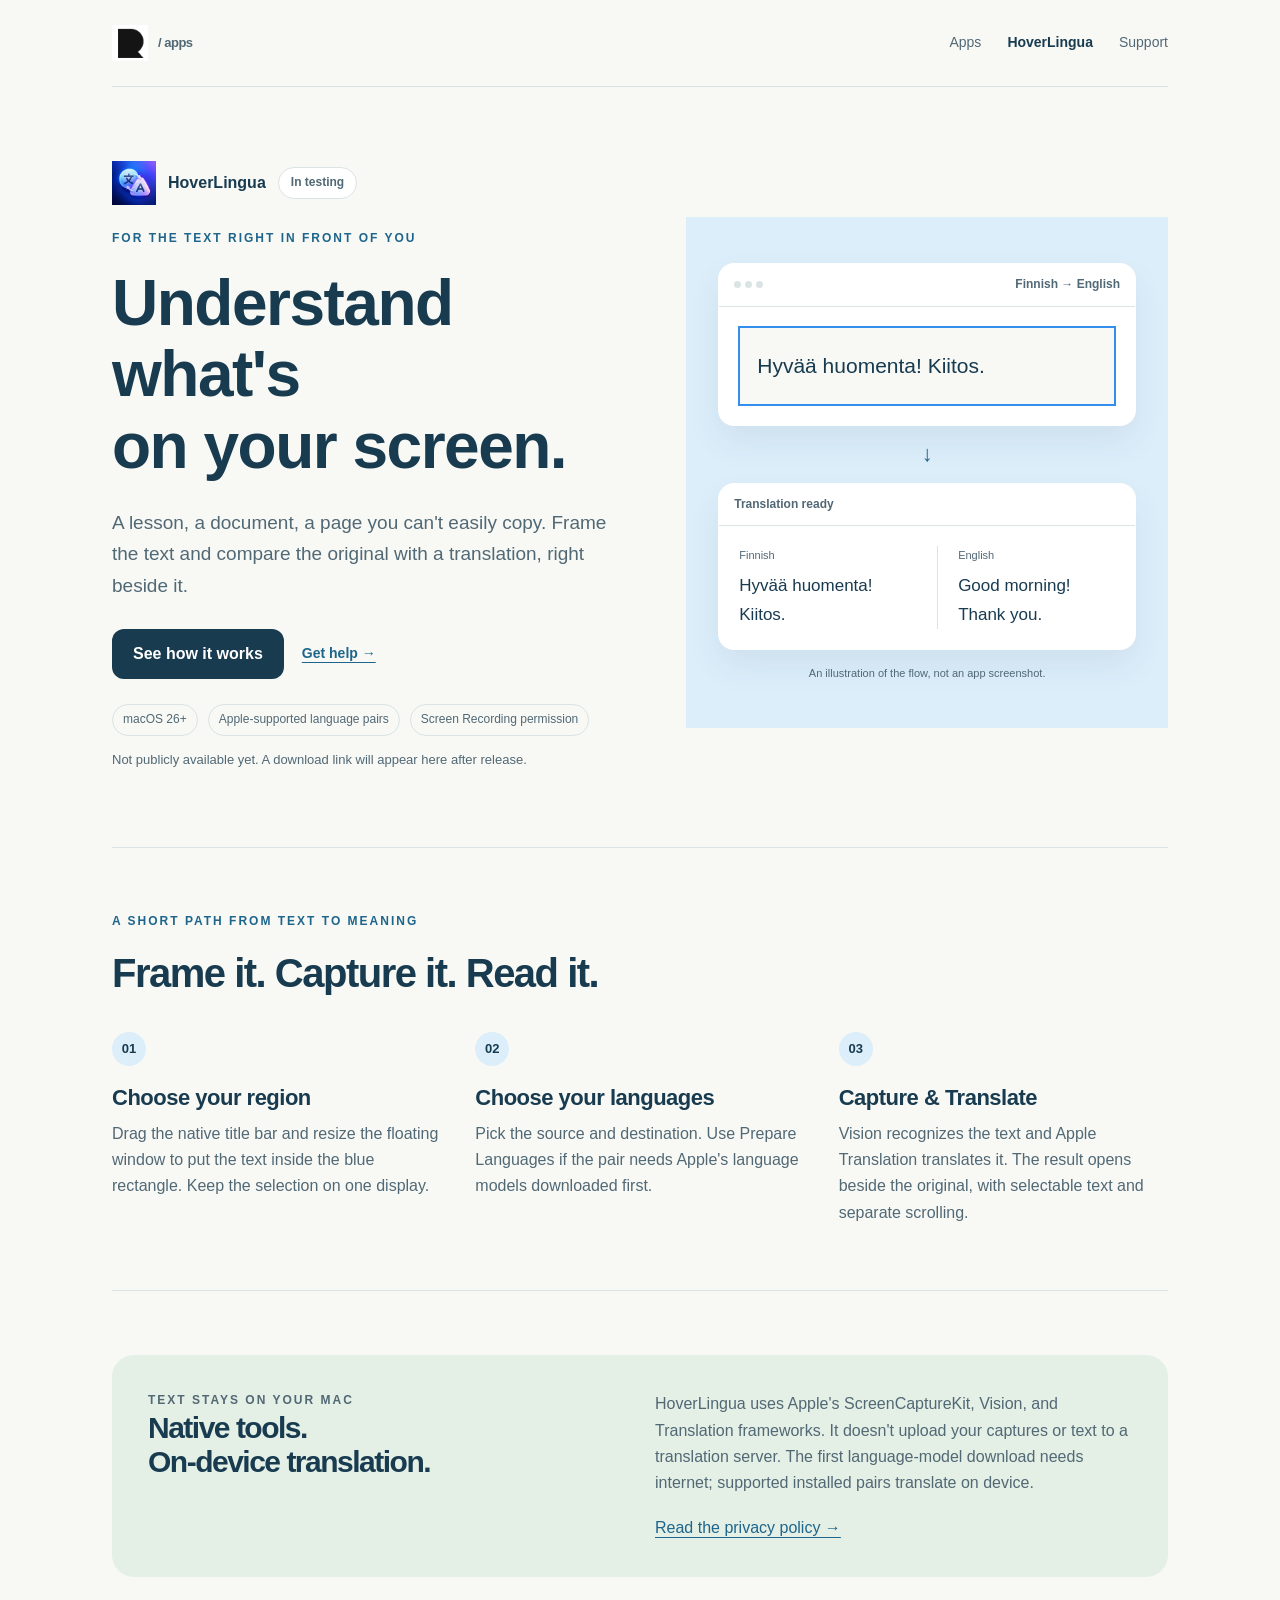
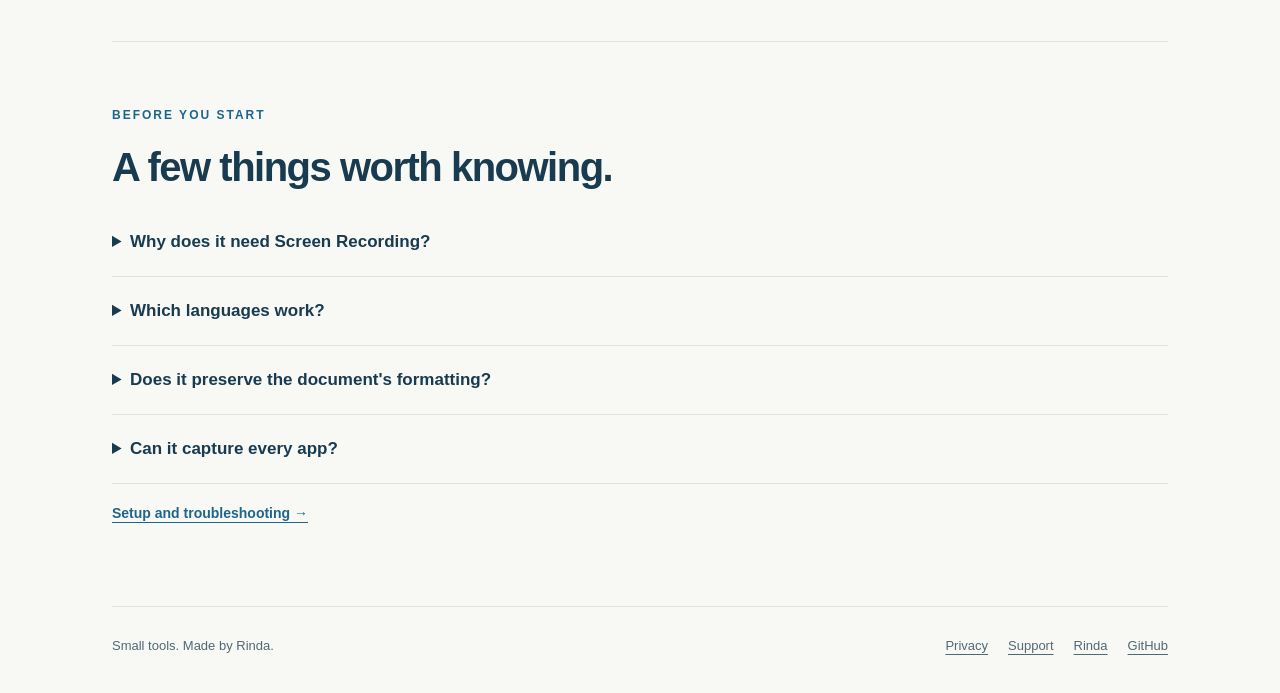
==== hoverlingua/index.html @ 74bb6117 "Init project with 2 apps" ====
<!doctype html>
<html lang="en">
<head>
  <meta charset="utf-8">
  <meta name="viewport" content="width=device-width, initial-scale=1">
  <title>HoverLingua — Translate text on your Mac screen</title>
  <meta name="description" content="Select text on your Mac screen, recognize it with Vision, and translate it with Apple Translation. Compare the original and translation side by side.">
  <meta name="theme-color" content="#183b50">
  <meta property="og:title" content="HoverLingua — Translate text on your Mac screen">
  <meta property="og:description" content="Select text on your Mac screen, recognize it with Vision, and translate it with Apple Translation. Compare the original and translation side by side.">
  <meta property="og:type" content="website">
  <meta property="og:url" content="https://apps.rinda.co/hoverlingua/">
  <link rel="canonical" href="https://apps.rinda.co/hoverlingua/">
  <link rel="icon" type="image/png" href="../assets/rinda-mark.png">
  <link rel="stylesheet" href="../assets/style.css">
</head>
<body>
  <a class="skip" href="#main">Skip to content</a>
  <div class="wrap">
    <header class="nav"><a class="brand" href="../index.html" aria-label="Rinda apps home"><img src="../assets/rinda-mark.png" alt="" width="36" height="36"><span class="small">/ apps</span></a><nav class="nav-links" aria-label="Main"><a href="../index.html">Apps</a><a href="index.html" aria-current="page">HoverLingua</a><a href="support/index.html">Support</a></nav></header>
    <main id="main"><section class="hero hero-grid"><div><div class="hero-brand"><img src="../assets/hoverlingua.png" alt="" width="44" height="44"><span>HoverLingua</span><span class="badge">In testing</span></div><p class="eyebrow">For the text right in front of you</p><h1>Understand what's<br>on your screen.</h1><p class="lead">A lesson, a document, a page you can't easily copy. Frame the text and compare the original with a translation, right beside it.</p><div class="actions"><a class="button" href="#how-it-works">See how it works</a><a class="text-link" href="support/index.html">Get help →</a></div><div class="requirements"><span>macOS 26+</span><span>Apple-supported language pairs</span><span>Screen Recording permission</span></div><p class="small">Not publicly available yet. A download link will appear here after release.</p></div><div class="app-art" role="img" aria-label="Illustration: Finnish text Hyvää huomenta! Kiitos. is captured and translated into Good morning! Thank you."><div class="example-window"><div class="window-head"><span class="dots" aria-hidden="true"><i></i><i></i><i></i></span><span>Finnish → English</span></div><div class="capture-sample">Hyvää huomenta! Kiitos.</div></div><div class="flow-arrow" aria-hidden="true">↓</div><div class="example-window"><div class="window-head">Translation ready</div><div class="translation-sample"><div><small>Finnish</small><p>Hyvää huomenta!<br>Kiitos.</p></div><div><small>English</small><p>Good morning!<br>Thank you.</p></div></div></div><p class="caption">An illustration of the flow, not an app screenshot.</p></div></section><section class="section" id="how-it-works"><p class="eyebrow">A short path from text to meaning</p><h2>Frame it. Capture it. Read it.</h2><div class="steps"><div><span class="step-number">01</span><h3>Choose your region</h3><p>Drag the native title bar and resize the floating window to put the text inside the blue rectangle. Keep the selection on one display.</p></div><div><span class="step-number">02</span><h3>Choose your languages</h3><p>Pick the source and destination. Use Prepare Languages if the pair needs Apple's language models downloaded first.</p></div><div><span class="step-number">03</span><h3>Capture &amp; Translate</h3><p>Vision recognizes the text and Apple Translation translates it. The result opens beside the original, with selectable text and separate scrolling.</p></div></div></section><section class="section"><div class="note-box"><div><p class="eyebrow">Text stays on your Mac</p><h2>Native tools.<br>On-device translation.</h2></div><div><p>HoverLingua uses Apple's ScreenCaptureKit, Vision, and Translation frameworks. It doesn't upload your captures or text to a translation server. The first language-model download needs internet; supported installed pairs translate on device.</p><p style="margin-top:18px"><a href="privacy/index.html">Read the privacy policy →</a></p></div></div></section><section class="section"><p class="eyebrow">Before you start</p><h2>A few things worth knowing.</h2><details><summary>Why does it need Screen Recording?</summary><p>HoverLingua needs access to capture the region you select in other apps. It captures when you click Capture &amp; Translate, rather than continuously recording. Audio capture is disabled. You can revoke access in System Settings.</p></details><details><summary>Which languages work?</summary><p>Availability depends on the languages supported by Vision and Apple Translation on your Mac. Finnish → English is the default pair. A language appearing in a menu doesn't guarantee that OCR and translation both support it; the app explains unsupported pairs.</p></details><details><summary>Does it preserve the document's formatting?</summary><p>It groups recognized text into rows and simple columns, but doesn't reproduce document fonts, colors, or complex layouts. Blurred text, handwriting, and skewed pages can reduce accuracy. Check the original when the meaning matters.</p></details><details><summary>Can it capture every app?</summary><p>Protected content and secure system surfaces may be unavailable. Each capture covers a region on one display. There is no automatic translation while dragging.</p></details><p><a class="text-link" href="support/index.html">Setup and troubleshooting →</a></p></section></main>
    <footer class="footer"><span>Small tools. Made by Rinda.</span><nav class="footer-links" aria-label="Footer"><a href="privacy/index.html">Privacy</a><a href="support/index.html">Support</a><a href="https://rinda.co/">Rinda</a><a href="https://github.com/Rin-Da/apps">GitHub</a></nav></footer>
  </div>
</body>
</html>
---- assets/style.css ----
:root{color-scheme:light;--paper:#f8f9f5;--surface:#fff;--ink:#183b50;--muted:#516875;--line:#dbe4e4;--blue:#dceefa;--green:#e4efe5;--accent:#1e658b;--radius:22px;font-family:-apple-system,BlinkMacSystemFont,"Segoe UI",sans-serif;line-height:1.65;color:var(--ink);background:var(--paper)}
*{box-sizing:border-box}body{margin:0}a{color:var(--accent);text-underline-offset:4px}a:hover{text-decoration-thickness:2px}a:focus-visible,summary:focus-visible{outline:3px solid var(--accent);outline-offset:5px}img{max-width:100%;height:auto}.wrap{display:grid;grid-template-rows:auto 1fr auto;width:100%;max-width:1120px;min-height:100vh;min-height:100dvh;margin:auto;padding:0 32px}.skip{position:absolute;left:16px;top:-100px;background:var(--surface);padding:12px;z-index:3}.skip:focus{top:12px}.nav{display:flex;flex-wrap:wrap;align-items:center;justify-content:space-between;gap:24px;padding-top:25px;padding-bottom:25px;border-bottom:1px solid var(--line)}.brand{display:flex;flex-shrink:0;align-items:center;gap:10px;white-space:nowrap;text-decoration:none;color:var(--ink);font-weight:750;font-size:21px;letter-spacing:-.5px}.brand img{width:36px;height:36px}.nav-links{display:flex;flex-shrink:0;gap:26px;align-items:center}.nav-links a{font-size:14px;text-decoration:none;color:var(--muted)}.nav-links a[aria-current=page]{color:var(--ink);font-weight:700}.eyebrow{text-transform:uppercase;font-size:12px;letter-spacing:2px;font-weight:750;color:var(--accent);margin:0 0 19px}h1,h2,h3{line-height:1.12;letter-spacing:-1.5px;font-weight:650}h1{font-size:clamp(42px,6vw,76px);margin:0 0 24px;max-width:820px}h2{font-size:clamp(28px,3.2vw,40px);margin:0 0 18px}h3{font-size:22px;letter-spacing:-.5px;margin:0 0 10px}.lead{font-size:19px;color:var(--muted);max-width:590px;margin:0 0 28px}.hero{padding:74px 0 64px}.hero-grid{display:grid;grid-template-columns:1.08fr 1fr;align-items:center;gap:54px}.hero-grid h1{font-size:clamp(42px,5vw,64px)}.badge{display:inline-flex;font-size:12px;font-weight:700;border:1px solid var(--line);border-radius:100px;padding:5px 12px;background:var(--surface);color:var(--muted)}.actions{display:flex;align-items:center;flex-wrap:wrap;gap:18px}.button{display:inline-block;border-radius:12px;padding:12px 21px;text-decoration:none;color:#fff;background:var(--ink);font-weight:650}.button:hover{background:var(--accent);text-decoration:none}.text-link{font-size:14px;font-weight:650}.small{font-size:13px;color:var(--muted)}.app-icon{width:70px;height:70px;border-radius:15px}.app-art{background:var(--blue);padding:46px 32px;display:flex;flex-direction:column;justify-content:center}.example-window{border:1px solid #ffffffb0;background:var(--surface);border-radius:16px;box-shadow:0 16px 34px #183b5012;overflow:hidden}.window-head{padding:11px 15px;border-bottom:1px solid var(--line);font-size:12px;font-weight:650;color:var(--muted);display:flex;justify-content:space-between;align-items:center;gap:8px}.dots{display:inline-flex;gap:4px}.dots i{display:block;width:7px;height:7px;border-radius:50%;background:var(--line)}.capture-sample{border:2px solid #338eee;margin:19px;padding:21px 17px;font-size:21px;color:var(--ink);background:var(--paper)}.translation-sample{display:grid;grid-template-columns:1fr 1fr;padding:20px;gap:20px;font-size:17px}.translation-sample>div+div{border-left:1px solid var(--line);padding-left:20px}.translation-sample small{display:block;color:var(--muted);font-size:11px;margin-bottom:8px}.translation-sample p{margin:0}.flow-arrow{text-align:center;font-size:22px;color:var(--accent);padding:10px}.caption{text-align:center;font-size:11px;color:var(--muted);margin:14px 0 0}.section{padding:64px 0;border-top:1px solid var(--line)}.steps{display:grid;grid-template-columns:repeat(3,1fr);gap:34px;margin-top:36px}.step-number{display:flex;align-items:center;justify-content:center;width:34px;height:34px;background:var(--blue);border-radius:50%;font-size:13px;font-weight:700;margin-bottom:20px}.steps p{color:var(--muted);margin:0}.note-box{background:var(--green);border-radius:var(--radius);padding:36px;display:grid;grid-template-columns:1fr 1fr;gap:30px}.note-box p{margin:0;color:var(--muted)}.note-box h2{font-size:30px}.requirements{display:flex;flex-wrap:wrap;gap:10px;margin-top:25px}.requirements span{font-size:12px;color:var(--muted);border:1px solid var(--line);border-radius:100px;padding:5px 10px}.footer{display:flex;justify-content:space-between;gap:20px;padding:28px 0 36px;color:var(--muted);font-size:13px;border-top:1px solid var(--line)}.footer-links{display:flex;flex-wrap:wrap;gap:20px}.footer-links a{color:var(--muted)}.document{max-width:780px;margin:auto;padding:60px 0 72px}.document h1{font-size:clamp(36px,5vw,55px)}.document h2{font-size:25px;margin-top:36px;letter-spacing:-.7px}.document p,.document li{color:var(--muted)}.document ul,.document ol{padding-left:24px}.document li{padding:4px 0}.document .intro{font-size:18px}.document .callout{padding:22px;border-left:3px solid var(--accent);background:var(--blue);border-radius:0 12px 12px 0}.contact{background:var(--surface);border:1px solid var(--line);border-radius:16px;padding:25px;margin-top:28px}.contact p{margin:6px 0}.contact a{overflow-wrap:anywhere}details{padding:20px 0;border-bottom:1px solid var(--line)}summary{cursor:pointer;font-weight:650;font-size:17px}details p{margin-bottom:0}code{font-size:.9em;background:var(--blue);border-radius:4px;padding:2px 5px}.status{margin-bottom:20px}.hero-brand{display:flex;align-items:center;gap:12px;margin-bottom:24px}.hero-brand img{width:44px;height:44px}.hero-brand span{font-weight:700}
@media(max-width:800px){.hero-grid,.note-box{grid-template-columns:1fr}.hero-grid{gap:38px}.hero{padding:48px 0}.steps{grid-template-columns:1fr;gap:28px}.step-number{margin-bottom:12px}.app-art{padding:32px}.section{padding:42px 0}.document{padding:42px 0}.hero-grid h1{max-width:640px}.footer{flex-direction:column}.note-box{padding:27px}}
@media(max-width:480px){.wrap{padding:0 20px}.nav{gap:14px}.nav-links{gap:14px}.nav-links a{font-size:12px}.brand{font-size:18px}.brand img{width:28px;height:28px}.translation-sample{gap:12px;padding:16px;font-size:15px}.translation-sample>div+div{padding-left:12px}.app-art{padding:24px 18px}.capture-sample{font-size:19px;margin:16px;padding:16px}.lead{font-size:17px}}
@media(prefers-color-scheme:dark){:root{color-scheme:dark;--paper:#13232c;--surface:#1b303c;--ink:#edf4f2;--muted:#b4c6cf;--line:#34505d;--blue:#1a3b52;--green:#243e35;--accent:#91ccee}.button{color:#13232c}.button:hover{background:var(--accent)}.example-window{border-color:var(--line);box-shadow:0 16px 34px #0002}}

/* Compact app directory; detailed content stays on the product pages. */
.directory-intro { padding: 58px 0 40px; }
.directory-intro h1 { font-size: clamp(40px, 5.5vw, 64px); margin-bottom: 18px; }
.directory-intro .lead { font-size: 18px; max-width: 600px; margin: 0; }
.catalog { padding-bottom: 48px; }
.catalog-heading { display: flex; align-items: center; justify-content: space-between; gap: 20px; margin-bottom: 20px; }
.catalog-heading h2 { font-size: 22px; letter-spacing: -.5px; margin: 0; }
.catalog-grid { display: grid; grid-template-columns: repeat(2, minmax(0, 1fr)); gap: 24px; padding: 0; margin: 0; list-style: none; }
.catalog-card { display: flex; flex-direction: column; gap: 22px; min-width: 0; padding: 30px; background: var(--surface); border: 1px solid var(--line); border-radius: var(--radius); }
.catalog-icon-row { display: flex; align-items: center; justify-content: space-between; gap: 16px; }
.catalog-category { font-size: 12px; font-weight: 650; color: var(--accent); margin: 0 0 8px; }
.catalog-card h3 { font-size: 29px; margin: 0; overflow-wrap: anywhere; }
.catalog-description { color: var(--muted); margin: 0; flex: 1; }
.platforms { display: flex; flex-wrap: wrap; gap: 8px; list-style: none; padding: 0; margin: 0; }
.platforms li { font-size: 12px; color: var(--muted); background: var(--paper); border: 1px solid var(--line); padding: 4px 10px; border-radius: 7px; }
.catalog-card-footer { display: flex; align-items: center; justify-content: space-between; flex-wrap: wrap; gap: 10px; border-top: 1px solid var(--line); padding-top: 20px; }
.directory-contact { display: flex; justify-content: space-between; align-items: center; gap: 24px; padding: 30px 0 40px; border-top: 1px solid var(--line); }
.directory-contact h2 { font-size: 22px; letter-spacing: -.5px; margin-bottom: 8px; }
.directory-contact p { color: var(--muted); margin: 0; }
.directory-contact > a { flex-shrink: 0; }
@media (max-width: 600px) {
  .catalog-grid { grid-template-columns: 1fr; }
  .catalog-card { padding: 25px; }
  .directory-intro { padding: 38px 0 32px; }
  .directory-contact { align-items: flex-start; flex-direction: column; gap: 16px; }
}
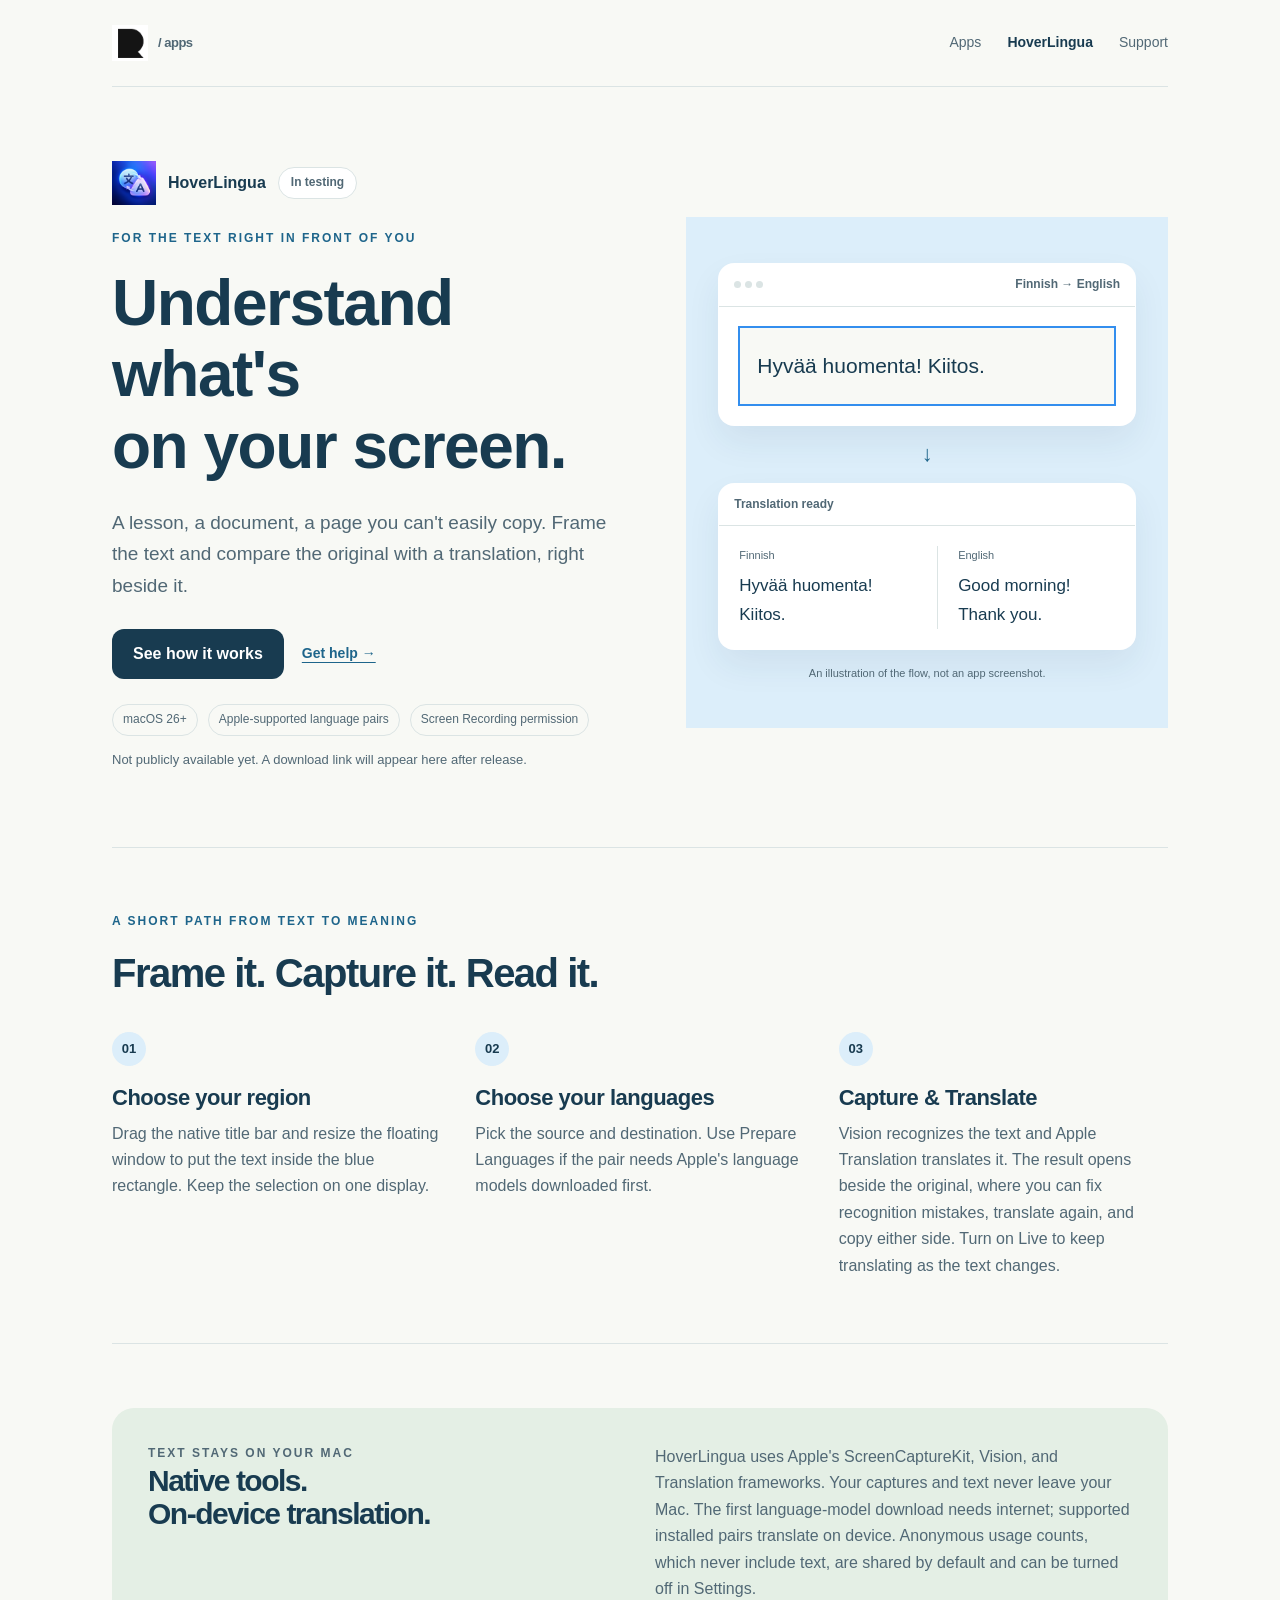
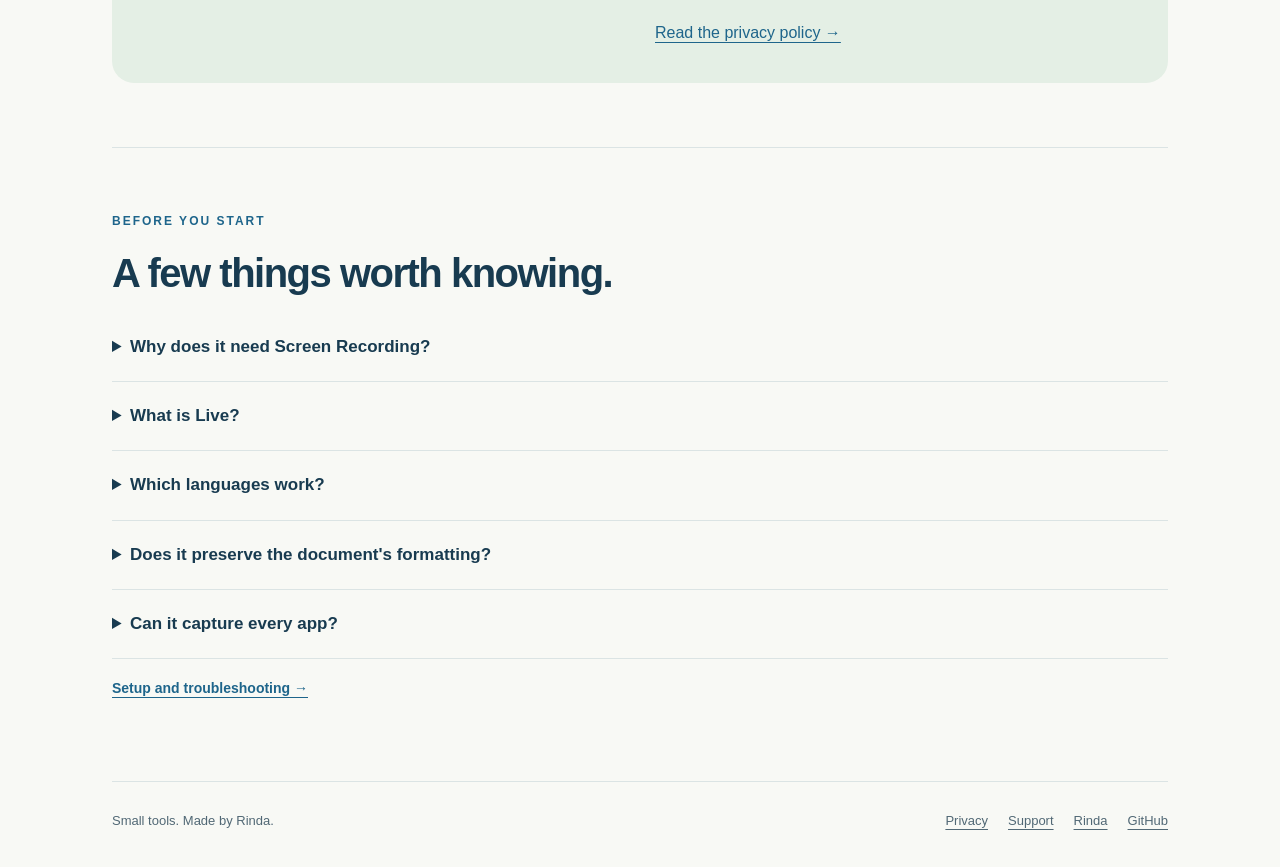
==== commit 5b25349a: "Align HoverLingua pages with app: analytics, Live, editing Co-Authored-By: Claude Opus 5.5 <noreply@" ====
--- a/hoverlingua/index.html
+++ b/hoverlingua/index.html
@@ -18,7 +18,7 @@
   <a class="skip" href="#main">Skip to content</a>
   <div class="wrap">
     <header class="nav"><a class="brand" href="../index.html" aria-label="Rinda apps home"><img src="../assets/rinda-mark.png" alt="" width="36" height="36"><span class="small">/ apps</span></a><nav class="nav-links" aria-label="Main"><a href="../index.html">Apps</a><a href="index.html" aria-current="page">HoverLingua</a><a href="support/index.html">Support</a></nav></header>
-    <main id="main"><section class="hero hero-grid"><div><div class="hero-brand"><img src="../assets/hoverlingua.png" alt="" width="44" height="44"><span>HoverLingua</span><span class="badge">In testing</span></div><p class="eyebrow">For the text right in front of you</p><h1>Understand what's<br>on your screen.</h1><p class="lead">A lesson, a document, a page you can't easily copy. Frame the text and compare the original with a translation, right beside it.</p><div class="actions"><a class="button" href="#how-it-works">See how it works</a><a class="text-link" href="support/index.html">Get help →</a></div><div class="requirements"><span>macOS 26+</span><span>Apple-supported language pairs</span><span>Screen Recording permission</span></div><p class="small">Not publicly available yet. A download link will appear here after release.</p></div><div class="app-art" role="img" aria-label="Illustration: Finnish text Hyvää huomenta! Kiitos. is captured and translated into Good morning! Thank you."><div class="example-window"><div class="window-head"><span class="dots" aria-hidden="true"><i></i><i></i><i></i></span><span>Finnish → English</span></div><div class="capture-sample">Hyvää huomenta! Kiitos.</div></div><div class="flow-arrow" aria-hidden="true">↓</div><div class="example-window"><div class="window-head">Translation ready</div><div class="translation-sample"><div><small>Finnish</small><p>Hyvää huomenta!<br>Kiitos.</p></div><div><small>English</small><p>Good morning!<br>Thank you.</p></div></div></div><p class="caption">An illustration of the flow, not an app screenshot.</p></div></section><section class="section" id="how-it-works"><p class="eyebrow">A short path from text to meaning</p><h2>Frame it. Capture it. Read it.</h2><div class="steps"><div><span class="step-number">01</span><h3>Choose your region</h3><p>Drag the native title bar and resize the floating window to put the text inside the blue rectangle. Keep the selection on one display.</p></div><div><span class="step-number">02</span><h3>Choose your languages</h3><p>Pick the source and destination. Use Prepare Languages if the pair needs Apple's language models downloaded first.</p></div><div><span class="step-number">03</span><h3>Capture &amp; Translate</h3><p>Vision recognizes the text and Apple Translation translates it. The result opens beside the original, with selectable text and separate scrolling.</p></div></div></section><section class="section"><div class="note-box"><div><p class="eyebrow">Text stays on your Mac</p><h2>Native tools.<br>On-device translation.</h2></div><div><p>HoverLingua uses Apple's ScreenCaptureKit, Vision, and Translation frameworks. It doesn't upload your captures or text to a translation server. The first language-model download needs internet; supported installed pairs translate on device.</p><p style="margin-top:18px"><a href="privacy/index.html">Read the privacy policy →</a></p></div></div></section><section class="section"><p class="eyebrow">Before you start</p><h2>A few things worth knowing.</h2><details><summary>Why does it need Screen Recording?</summary><p>HoverLingua needs access to capture the region you select in other apps. It captures when you click Capture &amp; Translate, rather than continuously recording. Audio capture is disabled. You can revoke access in System Settings.</p></details><details><summary>Which languages work?</summary><p>Availability depends on the languages supported by Vision and Apple Translation on your Mac. Finnish → English is the default pair. A language appearing in a menu doesn't guarantee that OCR and translation both support it; the app explains unsupported pairs.</p></details><details><summary>Does it preserve the document's formatting?</summary><p>It groups recognized text into rows and simple columns, but doesn't reproduce document fonts, colors, or complex layouts. Blurred text, handwriting, and skewed pages can reduce accuracy. Check the original when the meaning matters.</p></details><details><summary>Can it capture every app?</summary><p>Protected content and secure system surfaces may be unavailable. Each capture covers a region on one display. There is no automatic translation while dragging.</p></details><p><a class="text-link" href="support/index.html">Setup and troubleshooting →</a></p></section></main>
+    <main id="main"><section class="hero hero-grid"><div><div class="hero-brand"><img src="../assets/hoverlingua.png" alt="" width="44" height="44"><span>HoverLingua</span><span class="badge">In testing</span></div><p class="eyebrow">For the text right in front of you</p><h1>Understand what's<br>on your screen.</h1><p class="lead">A lesson, a document, a page you can't easily copy. Frame the text and compare the original with a translation, right beside it.</p><div class="actions"><a class="button" href="#how-it-works">See how it works</a><a class="text-link" href="support/index.html">Get help →</a></div><div class="requirements"><span>macOS 26+</span><span>Apple-supported language pairs</span><span>Screen Recording permission</span></div><p class="small">Not publicly available yet. A download link will appear here after release.</p></div><div class="app-art" role="img" aria-label="Illustration: Finnish text Hyvää huomenta! Kiitos. is captured and translated into Good morning! Thank you."><div class="example-window"><div class="window-head"><span class="dots" aria-hidden="true"><i></i><i></i><i></i></span><span>Finnish → English</span></div><div class="capture-sample">Hyvää huomenta! Kiitos.</div></div><div class="flow-arrow" aria-hidden="true">↓</div><div class="example-window"><div class="window-head">Translation ready</div><div class="translation-sample"><div><small>Finnish</small><p>Hyvää huomenta!<br>Kiitos.</p></div><div><small>English</small><p>Good morning!<br>Thank you.</p></div></div></div><p class="caption">An illustration of the flow, not an app screenshot.</p></div></section><section class="section" id="how-it-works"><p class="eyebrow">A short path from text to meaning</p><h2>Frame it. Capture it. Read it.</h2><div class="steps"><div><span class="step-number">01</span><h3>Choose your region</h3><p>Drag the native title bar and resize the floating window to put the text inside the blue rectangle. Keep the selection on one display.</p></div><div><span class="step-number">02</span><h3>Choose your languages</h3><p>Pick the source and destination. Use Prepare Languages if the pair needs Apple's language models downloaded first.</p></div><div><span class="step-number">03</span><h3>Capture &amp; Translate</h3><p>Vision recognizes the text and Apple Translation translates it. The result opens beside the original, where you can fix recognition mistakes, translate again, and copy either side. Turn on Live to keep translating as the text changes.</p></div></div></section><section class="section"><div class="note-box"><div><p class="eyebrow">Text stays on your Mac</p><h2>Native tools.<br>On-device translation.</h2></div><div><p>HoverLingua uses Apple's ScreenCaptureKit, Vision, and Translation frameworks. Your captures and text never leave your Mac. The first language-model download needs internet; supported installed pairs translate on device. Anonymous usage counts, which never include text, are shared by default and can be turned off in Settings.</p><p style="margin-top:18px"><a href="privacy/index.html">Read the privacy policy →</a></p></div></div></section><section class="section"><p class="eyebrow">Before you start</p><h2>A few things worth knowing.</h2><details><summary>Why does it need Screen Recording?</summary><p>HoverLingua needs access to capture the region you select in other apps. It captures once when you click Capture &amp; Translate. With Live turned on, it re-reads only that region every few seconds (you choose 1–5 seconds in Settings) until you turn Live off. It never captures the rest of your screen, and audio capture is disabled. You can revoke access in System Settings.</p></details><details><summary>What is Live?</summary><p>Live is for text that keeps changing, such as subtitles or slides. Turn on the Live checkbox and HoverLingua re-reads the rectangle on your chosen interval, translating only when the text changes. If the rectangle is empty for a moment, the last translation stays on screen. Shorter intervals react faster but use more energy.</p></details><details><summary>Which languages work?</summary><p>Availability depends on the languages supported by Vision and Apple Translation on your Mac. Finnish → English is the default pair. A language appearing in a menu doesn't guarantee that OCR and translation both support it; the app explains unsupported pairs.</p></details><details><summary>Does it preserve the document's formatting?</summary><p>It groups recognized text into rows and simple columns, but doesn't reproduce document fonts, colors, or complex layouts. Blurred text, handwriting, and skewed pages can reduce accuracy. Check the original when the meaning matters.</p></details><details><summary>Can it capture every app?</summary><p>Protected content and secure system surfaces may be unavailable. Each capture covers a region on one display. Live picks up a moved or resized rectangle on its next check.</p></details><p><a class="text-link" href="support/index.html">Setup and troubleshooting →</a></p></section></main>
     <footer class="footer"><span>Small tools. Made by Rinda.</span><nav class="footer-links" aria-label="Footer"><a href="privacy/index.html">Privacy</a><a href="support/index.html">Support</a><a href="https://rinda.co/">Rinda</a><a href="https://github.com/Rin-Da/apps">GitHub</a></nav></footer>
   </div>
 </body>
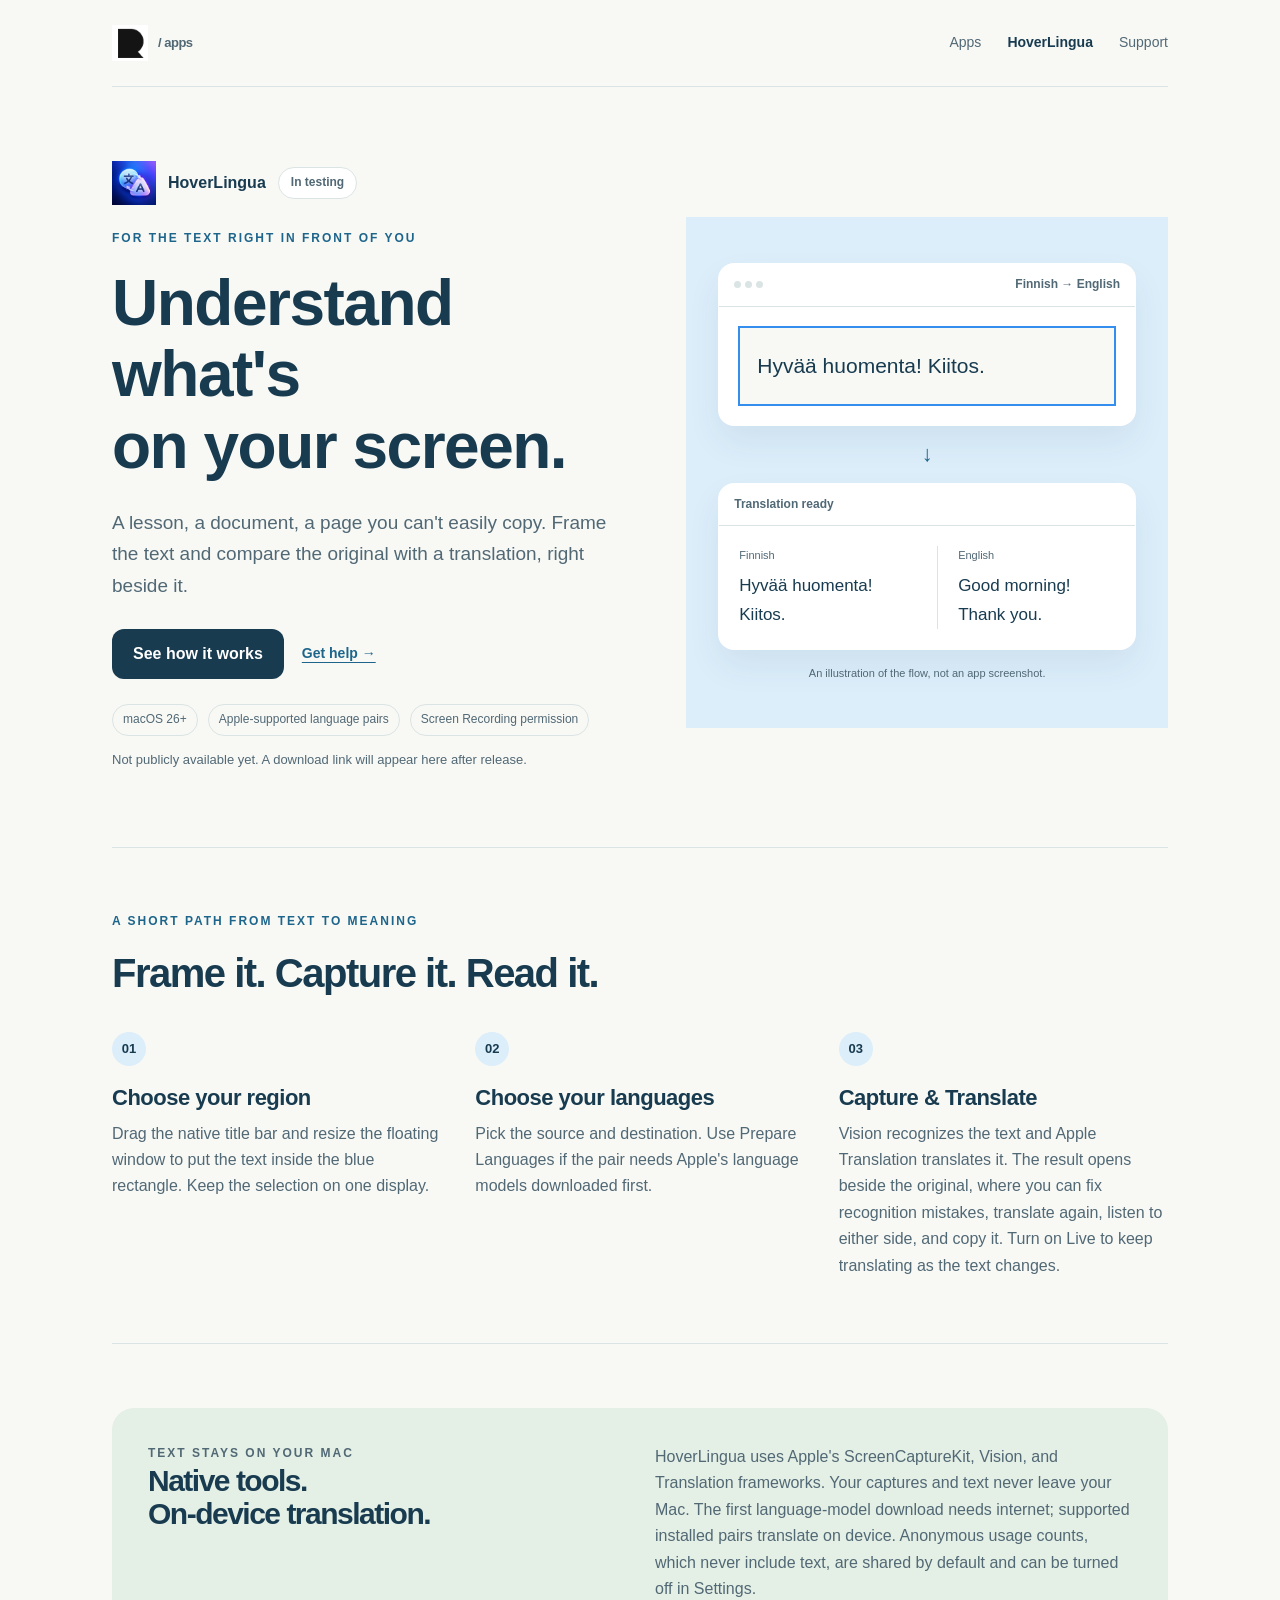
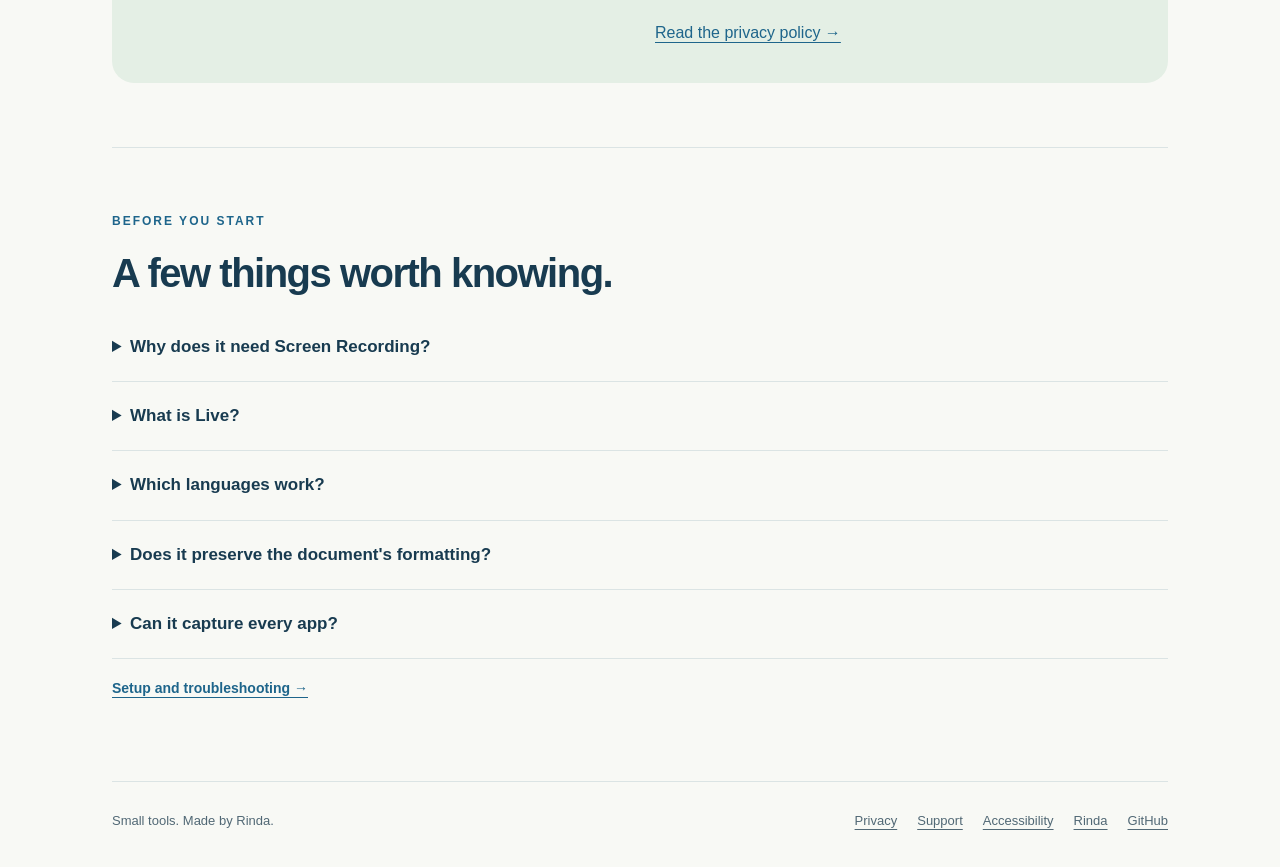
==== commit 19225814: "Add HoverLingua accessibility page; document Listen and speech settings Co-Authored-By: Claude Opus " ====
--- a/hoverlingua/index.html
+++ b/hoverlingua/index.html
@@ -18,8 +18,8 @@
   <a class="skip" href="#main">Skip to content</a>
   <div class="wrap">
     <header class="nav"><a class="brand" href="../index.html" aria-label="Rinda apps home"><img src="../assets/rinda-mark.png" alt="" width="36" height="36"><span class="small">/ apps</span></a><nav class="nav-links" aria-label="Main"><a href="../index.html">Apps</a><a href="index.html" aria-current="page">HoverLingua</a><a href="support/index.html">Support</a></nav></header>
-    <main id="main"><section class="hero hero-grid"><div><div class="hero-brand"><img src="../assets/hoverlingua.png" alt="" width="44" height="44"><span>HoverLingua</span><span class="badge">In testing</span></div><p class="eyebrow">For the text right in front of you</p><h1>Understand what's<br>on your screen.</h1><p class="lead">A lesson, a document, a page you can't easily copy. Frame the text and compare the original with a translation, right beside it.</p><div class="actions"><a class="button" href="#how-it-works">See how it works</a><a class="text-link" href="support/index.html">Get help →</a></div><div class="requirements"><span>macOS 26+</span><span>Apple-supported language pairs</span><span>Screen Recording permission</span></div><p class="small">Not publicly available yet. A download link will appear here after release.</p></div><div class="app-art" role="img" aria-label="Illustration: Finnish text Hyvää huomenta! Kiitos. is captured and translated into Good morning! Thank you."><div class="example-window"><div class="window-head"><span class="dots" aria-hidden="true"><i></i><i></i><i></i></span><span>Finnish → English</span></div><div class="capture-sample">Hyvää huomenta! Kiitos.</div></div><div class="flow-arrow" aria-hidden="true">↓</div><div class="example-window"><div class="window-head">Translation ready</div><div class="translation-sample"><div><small>Finnish</small><p>Hyvää huomenta!<br>Kiitos.</p></div><div><small>English</small><p>Good morning!<br>Thank you.</p></div></div></div><p class="caption">An illustration of the flow, not an app screenshot.</p></div></section><section class="section" id="how-it-works"><p class="eyebrow">A short path from text to meaning</p><h2>Frame it. Capture it. Read it.</h2><div class="steps"><div><span class="step-number">01</span><h3>Choose your region</h3><p>Drag the native title bar and resize the floating window to put the text inside the blue rectangle. Keep the selection on one display.</p></div><div><span class="step-number">02</span><h3>Choose your languages</h3><p>Pick the source and destination. Use Prepare Languages if the pair needs Apple's language models downloaded first.</p></div><div><span class="step-number">03</span><h3>Capture &amp; Translate</h3><p>Vision recognizes the text and Apple Translation translates it. The result opens beside the original, where you can fix recognition mistakes, translate again, and copy either side. Turn on Live to keep translating as the text changes.</p></div></div></section><section class="section"><div class="note-box"><div><p class="eyebrow">Text stays on your Mac</p><h2>Native tools.<br>On-device translation.</h2></div><div><p>HoverLingua uses Apple's ScreenCaptureKit, Vision, and Translation frameworks. Your captures and text never leave your Mac. The first language-model download needs internet; supported installed pairs translate on device. Anonymous usage counts, which never include text, are shared by default and can be turned off in Settings.</p><p style="margin-top:18px"><a href="privacy/index.html">Read the privacy policy →</a></p></div></div></section><section class="section"><p class="eyebrow">Before you start</p><h2>A few things worth knowing.</h2><details><summary>Why does it need Screen Recording?</summary><p>HoverLingua needs access to capture the region you select in other apps. It captures once when you click Capture &amp; Translate. With Live turned on, it re-reads only that region every few seconds (you choose 1–5 seconds in Settings) until you turn Live off. It never captures the rest of your screen, and audio capture is disabled. You can revoke access in System Settings.</p></details><details><summary>What is Live?</summary><p>Live is for text that keeps changing, such as subtitles or slides. Turn on the Live checkbox and HoverLingua re-reads the rectangle on your chosen interval, translating only when the text changes. If the rectangle is empty for a moment, the last translation stays on screen. Shorter intervals react faster but use more energy.</p></details><details><summary>Which languages work?</summary><p>Availability depends on the languages supported by Vision and Apple Translation on your Mac. Finnish → English is the default pair. A language appearing in a menu doesn't guarantee that OCR and translation both support it; the app explains unsupported pairs.</p></details><details><summary>Does it preserve the document's formatting?</summary><p>It groups recognized text into rows and simple columns, but doesn't reproduce document fonts, colors, or complex layouts. Blurred text, handwriting, and skewed pages can reduce accuracy. Check the original when the meaning matters.</p></details><details><summary>Can it capture every app?</summary><p>Protected content and secure system surfaces may be unavailable. Each capture covers a region on one display. Live picks up a moved or resized rectangle on its next check.</p></details><p><a class="text-link" href="support/index.html">Setup and troubleshooting →</a></p></section></main>
-    <footer class="footer"><span>Small tools. Made by Rinda.</span><nav class="footer-links" aria-label="Footer"><a href="privacy/index.html">Privacy</a><a href="support/index.html">Support</a><a href="https://rinda.co/">Rinda</a><a href="https://github.com/Rin-Da/apps">GitHub</a></nav></footer>
+    <main id="main"><section class="hero hero-grid"><div><div class="hero-brand"><img src="../assets/hoverlingua.png" alt="" width="44" height="44"><span>HoverLingua</span><span class="badge">In testing</span></div><p class="eyebrow">For the text right in front of you</p><h1>Understand what's<br>on your screen.</h1><p class="lead">A lesson, a document, a page you can't easily copy. Frame the text and compare the original with a translation, right beside it.</p><div class="actions"><a class="button" href="#how-it-works">See how it works</a><a class="text-link" href="support/index.html">Get help →</a></div><div class="requirements"><span>macOS 26+</span><span>Apple-supported language pairs</span><span>Screen Recording permission</span></div><p class="small">Not publicly available yet. A download link will appear here after release.</p></div><div class="app-art" role="img" aria-label="Illustration: Finnish text Hyvää huomenta! Kiitos. is captured and translated into Good morning! Thank you."><div class="example-window"><div class="window-head"><span class="dots" aria-hidden="true"><i></i><i></i><i></i></span><span>Finnish → English</span></div><div class="capture-sample">Hyvää huomenta! Kiitos.</div></div><div class="flow-arrow" aria-hidden="true">↓</div><div class="example-window"><div class="window-head">Translation ready</div><div class="translation-sample"><div><small>Finnish</small><p>Hyvää huomenta!<br>Kiitos.</p></div><div><small>English</small><p>Good morning!<br>Thank you.</p></div></div></div><p class="caption">An illustration of the flow, not an app screenshot.</p></div></section><section class="section" id="how-it-works"><p class="eyebrow">A short path from text to meaning</p><h2>Frame it. Capture it. Read it.</h2><div class="steps"><div><span class="step-number">01</span><h3>Choose your region</h3><p>Drag the native title bar and resize the floating window to put the text inside the blue rectangle. Keep the selection on one display.</p></div><div><span class="step-number">02</span><h3>Choose your languages</h3><p>Pick the source and destination. Use Prepare Languages if the pair needs Apple's language models downloaded first.</p></div><div><span class="step-number">03</span><h3>Capture &amp; Translate</h3><p>Vision recognizes the text and Apple Translation translates it. The result opens beside the original, where you can fix recognition mistakes, translate again, listen to either side, and copy it. Turn on Live to keep translating as the text changes.</p></div></div></section><section class="section"><div class="note-box"><div><p class="eyebrow">Text stays on your Mac</p><h2>Native tools.<br>On-device translation.</h2></div><div><p>HoverLingua uses Apple's ScreenCaptureKit, Vision, and Translation frameworks. Your captures and text never leave your Mac. The first language-model download needs internet; supported installed pairs translate on device. Anonymous usage counts, which never include text, are shared by default and can be turned off in Settings.</p><p style="margin-top:18px"><a href="privacy/index.html">Read the privacy policy →</a></p></div></div></section><section class="section"><p class="eyebrow">Before you start</p><h2>A few things worth knowing.</h2><details><summary>Why does it need Screen Recording?</summary><p>HoverLingua needs access to capture the region you select in other apps. It captures once when you click Capture &amp; Translate. With Live turned on, it re-reads only that region every few seconds (you choose 1–5 seconds in Settings) until you turn Live off. It never captures the rest of your screen, and audio capture is disabled. You can revoke access in System Settings.</p></details><details><summary>What is Live?</summary><p>Live is for text that keeps changing, such as subtitles or slides. Turn on the Live checkbox and HoverLingua re-reads the rectangle on your chosen interval, translating only when the text changes. If the rectangle is empty for a moment, the last translation stays on screen. Shorter intervals react faster but use more energy.</p></details><details><summary>Which languages work?</summary><p>Availability depends on the languages supported by Vision and Apple Translation on your Mac. Finnish → English is the default pair. A language appearing in a menu doesn't guarantee that OCR and translation both support it; the app explains unsupported pairs.</p></details><details><summary>Does it preserve the document's formatting?</summary><p>It groups recognized text into rows and simple columns, but doesn't reproduce document fonts, colors, or complex layouts. Blurred text, handwriting, and skewed pages can reduce accuracy. Check the original when the meaning matters.</p></details><details><summary>Can it capture every app?</summary><p>Protected content and secure system surfaces may be unavailable. Each capture covers a region on one display. Live picks up a moved or resized rectangle on its next check.</p></details><p><a class="text-link" href="support/index.html">Setup and troubleshooting →</a></p></section></main>
+    <footer class="footer"><span>Small tools. Made by Rinda.</span><nav class="footer-links" aria-label="Footer"><a href="privacy/index.html">Privacy</a><a href="support/index.html">Support</a><a href="accessibility/index.html">Accessibility</a><a href="https://rinda.co/">Rinda</a><a href="https://github.com/Rin-Da/apps">GitHub</a></nav></footer>
   </div>
 </body>
 </html>
